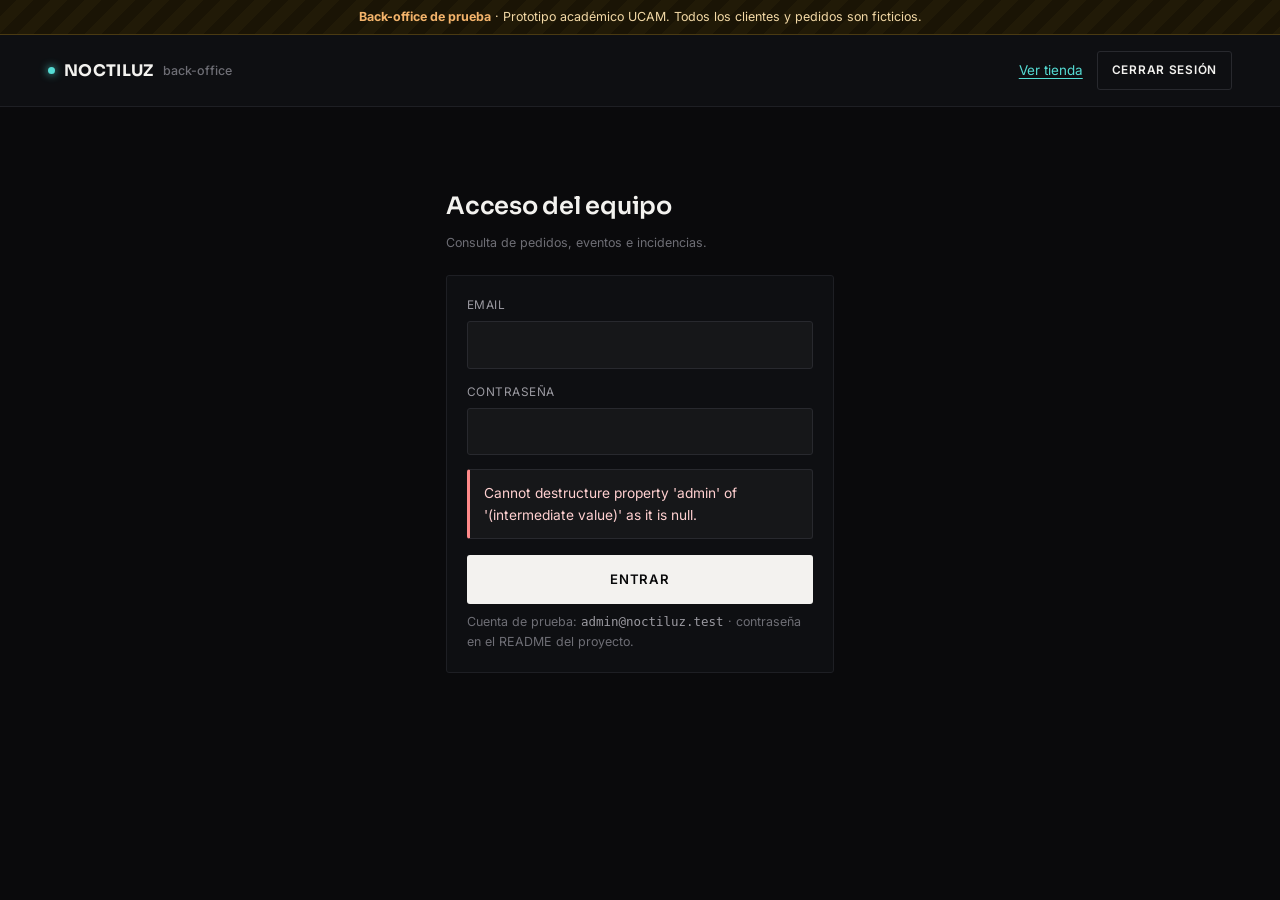
==== public_html/admin.html @ f46c3512 "Añade la tienda NOCTILUZ con backend PHP+MySQL Tarea 1 de Soluciones Informáticas para la Empresa (U" ====
<!DOCTYPE html>
<html lang="es">
<head>
<meta charset="UTF-8">
<meta name="viewport" content="width=device-width, initial-scale=1">
<title>Back-office — NOCTILUZ (prototipo académico)</title>
<meta name="robots" content="noindex, nofollow">
<link rel="icon" href="assets/img/favicon.svg" type="image/svg+xml">
<link rel="preconnect" href="https://fonts.googleapis.com">
<link rel="preconnect" href="https://fonts.gstatic.com" crossorigin>
<link href="https://fonts.googleapis.com/css2?family=Sora:wght@400;500;600;700&family=Inter:wght@400;500;600&display=swap" rel="stylesheet">
<link rel="stylesheet" href="assets/css/base.css">
<link rel="stylesheet" href="assets/css/admin.css">
</head>
<body>
<div class="aviso-prototipo" role="note">
  <strong>Back-office de prueba</strong> · Prototipo académico UCAM. Todos los clientes y pedidos son ficticios.
</div>

<header class="adm-cab">
  <div class="wrap">
    <a class="logo" href="index.html"><span class="logo-dot"></span>NOCTILUZ <small>back-office</small></a>
    <div class="adm-usuario" id="usuario" hidden>
      <span id="nombreAdmin"></span>
      <a class="enlace" href="index.html">Ver tienda</a>
      <button class="btn btn-outline btn-sm" id="salir">Cerrar sesión</button>
    </div>
  </div>
</header>

<section class="login" id="vistaLogin" hidden>
  <h1>Acceso del equipo</h1>
  <p class="pista" style="margin-bottom:22px">Consulta de pedidos, eventos e incidencias.</p>
  <form class="panel" id="formLogin" novalidate>
    <div class="campo">
      <label for="f-email">Email</label>
      <input id="f-email" name="email" type="email" required autocomplete="username" maxlength="120">
      <small class="campo-error" data-error-de="email" role="alert"></small>
    </div>
    <div class="campo" style="margin-top:14px">
      <label for="f-clave">Contraseña</label>
      <input id="f-clave" name="clave" type="password" required autocomplete="current-password" maxlength="100">
      <small class="campo-error" data-error-de="clave" role="alert"></small>
    </div>
    <div id="errorLogin" role="alert" style="margin-top:14px"></div>
    <button class="btn btn-solid btn-full" style="margin-top:16px">Entrar</button>
    <p class="pista">Cuenta de prueba: <code>admin@noctiluz.test</code> · contraseña en el README del proyecto.</p>
  </form>
</section>

<main class="wrap" id="vistaPanel" hidden style="padding-bottom:80px">
  <div class="pestanas" role="tablist">
    <button class="pestana" role="tab" data-pestana="resumen" aria-selected="true">Resumen</button>
    <button class="pestana" role="tab" data-pestana="pedidos" aria-selected="false">Pedidos</button>
    <button class="pestana" role="tab" data-pestana="eventos" aria-selected="false">Eventos</button>
    <button class="pestana" role="tab" data-pestana="incidencias" aria-selected="false">Incidencias <span class="contador" id="contadorIncidencias" hidden></span></button>
  </div>
  <div id="contenido" role="tabpanel"></div>
</main>

<div class="toast" id="toast" role="status" aria-live="polite"></div>
<script type="module" src="assets/js/admin.js"></script>
</body>
</html>
---- public_html/assets/css/base.css ----
/* NOCTILUZ · estilos comunes a la tienda y al back-office */
:root{
  color-scheme:dark;
  --bg:#0A0A0C; --bg-alt:#0E0F12; --surface:#161719; --surface-2:#1C1D21;
  --border:#28292E; --border-soft:#1E1F24;
  --ink:#F3F2EF; --ink-dim:#9B9AA1; --ink-faint:#6E6E75;
  --cian:#55DCD4; --rosa:#F27FAA; --ambar:#F3B36B; --violeta:#A594F2; --lima:#BFE86E; --blanco:#E9EEF7;
  --ok:#7ED9A0; --error:#FF8A8A;
  --radius:3px;
  --banner-h:0px;
}

*{box-sizing:border-box;}
html{scroll-padding-top:120px;}
body{
  margin:0; background:var(--bg); color:var(--ink);
  font-family:'Inter',system-ui,sans-serif; font-size:15px; line-height:1.6;
  padding-bottom:env(safe-area-inset-bottom,0px);
  -webkit-font-smoothing:antialiased;
}
h1,h2,h3,h4{font-family:'Sora',system-ui,sans-serif; margin:0; font-weight:600; letter-spacing:-0.01em;}
p{margin:0;}
a{color:inherit; text-decoration:none;}
button{font:inherit; color:inherit; background:none; border:none; cursor:pointer;}
img,svg{display:block; max-width:100%;}
::selection{background:var(--cian); color:#04100f;}
:focus-visible{outline:2px solid var(--cian); outline-offset:2px;}
.sr-only{position:absolute; width:1px; height:1px; overflow:hidden; clip:rect(0 0 0 0); white-space:nowrap;}

.wrap{max-width:1240px; margin:0 auto; padding:0 28px;}
@media (max-width:640px){ .wrap{padding:0 16px;} }

/* ---------- Aviso de prototipo académico ---------- */
.aviso-prototipo{
  background:repeating-linear-gradient(135deg,#1a1405 0 12px,#211a07 12px 24px);
  border-bottom:1px solid #4a3a12; color:#F3D9A6; font-size:.78rem; line-height:1.45;
  padding:8px 16px; text-align:center;
}
.aviso-prototipo strong{color:var(--ambar);}
.aviso-prototipo a{text-decoration:underline; text-underline-offset:2px;}

/* ---------- Botones ---------- */
.btn{
  display:inline-flex; align-items:center; justify-content:center; gap:8px;
  padding:14px 26px; border-radius:var(--radius); font-weight:600; font-size:.82rem;
  letter-spacing:0.06em; text-transform:uppercase; transition:background .18s, color .18s, border-color .18s;
}
.btn-solid{background:var(--ink); color:#08090A;}
.btn-solid:hover{background:var(--cian);}
.btn-outline{border:1px solid var(--border); color:var(--ink);}
.btn-outline:hover{border-color:var(--ink);}
.btn-peligro{border:1px solid #5a2a2a; color:var(--error);}
.btn-peligro:hover{border-color:var(--error);}
.btn-sm{padding:9px 14px; font-size:.74rem;}
.btn-full{width:100%;}
.btn:disabled{opacity:.4; cursor:not-allowed;}
.enlace{color:var(--cian); text-decoration:underline; text-underline-offset:3px;}

/* ---------- Formularios ---------- */
.form-grid{display:grid; grid-template-columns:1fr 1fr; gap:16px 18px;}
.form-grid .completo{grid-column:1/-1;}
@media (max-width:640px){ .form-grid{grid-template-columns:1fr;} }
.campo{display:flex; flex-direction:column; gap:6px;}
.campo label, .etiqueta{font-size:.74rem; color:var(--ink-dim); letter-spacing:.04em; text-transform:uppercase;}
.campo label .opcional{text-transform:none; letter-spacing:0; color:var(--ink-faint);}
.input, .campo input, .campo select, .campo textarea{
  width:100%; background:var(--surface); border:1px solid var(--border); border-radius:var(--radius);
  color:var(--ink); font:inherit; font-size:.92rem; padding:11px 13px;
}
.campo textarea{min-height:120px; resize:vertical;}
.campo input:focus, .campo select:focus, .campo textarea:focus, .input:focus{outline:none; border-color:var(--cian);}
.campo [aria-invalid="true"]{border-color:var(--error);}
.campo-error{color:var(--error); font-size:.78rem; min-height:0;}
.campo-error:empty{display:none;}
.campo-ayuda{color:var(--ink-faint); font-size:.76rem;}
.check{display:flex; gap:10px; align-items:flex-start; font-size:.86rem; color:var(--ink-dim);}
.check input{margin-top:4px; accent-color:var(--cian); width:16px; height:16px; flex-shrink:0;}
.opcion-radio{display:flex; gap:12px; align-items:center; border:1px solid var(--border); border-radius:var(--radius); padding:13px 14px; cursor:pointer;}
.opcion-radio:has(input:checked){border-color:var(--ink); background:var(--surface);}
.opcion-radio input{accent-color:var(--cian);}
.opcion-radio .precio{margin-left:auto; font-family:'Sora'; font-size:.9rem;}
.alerta{border:1px solid var(--border); border-left:3px solid var(--ambar); background:var(--surface); padding:12px 14px; font-size:.86rem; color:var(--ink-dim); border-radius:var(--radius);}
.alerta.error{border-left-color:var(--error); color:#FFD0D0;}
.alerta.ok{border-left-color:var(--ok); color:#D5F5E0;}
.alerta ul{margin:6px 0 0; padding-left:18px;}

/* ---------- Estados de pedido ---------- */
.estado{display:inline-flex; align-items:center; gap:6px; font-size:.74rem; padding:3px 10px; border-radius:99px; border:1px solid currentColor; white-space:nowrap;}
.estado::before{content:""; width:6px; height:6px; border-radius:50%; background:currentColor;}
.estado-creado{color:var(--ambar);}
.estado-pagado{color:var(--cian);}
.estado-en_preparacion{color:var(--violeta);}
.estado-enviado{color:var(--blanco);}
.estado-entregado{color:var(--ok);}
.estado-incidencia{color:var(--rosa);}
.estado-cancelado{color:var(--ink-faint);}
.estado-abierta{color:var(--rosa);}
.estado-resuelta{color:var(--ok);}
.estado-aprobado{color:var(--ok);}
.estado-rechazado{color:var(--error);}

/* ---------- Ilustración de prenda (marcador cuando no hay foto) ---------- */
.garment-svg .outline{fill:#101116; stroke:#34353c; stroke-width:1.2; stroke-linejoin:round;}
.garment-svg .glow-line{fill:none; stroke-width:2.4; stroke-linecap:round; filter:drop-shadow(0 0 2px var(--c)) drop-shadow(0 0 6px var(--c));}
/* Solo se anima la imagen principal de la ficha y la tarjeta bajo el ratón: muchas a la vez obligan a repintar sin parar. */
.pd-gallery-main .mode-parpadeo .glow-line, .pcard:hover .mode-parpadeo .glow-line{animation:parpadeo 1.1s steps(1,end) infinite;}
.pd-gallery-main .mode-degradado .glow-line, .pcard:hover .mode-degradado .glow-line{animation:degradado 3.2s ease-in-out infinite;}
@keyframes parpadeo{0%{opacity:1;} 50%{opacity:.12;}}
@keyframes degradado{0%,100%{opacity:1;} 50%{opacity:.2;}}
.foto-pendiente{
  position:absolute; left:10px; top:10px; z-index:2; font-size:.64rem; letter-spacing:.06em; text-transform:uppercase;
  color:var(--ink-dim); border:1px dashed var(--border); background:rgba(10,10,12,.8); padding:3px 8px; border-radius:99px;
}

/* ---------- Toast ---------- */
.toast{
  position:fixed; bottom:24px; left:50%; transform:translate(-50%,20px); z-index:100;
  background:var(--ink); color:#08090A; padding:13px 22px; border-radius:var(--radius); font-size:.85rem;
  opacity:0; pointer-events:none; transition:opacity .25s, transform .25s; font-weight:500; max-width:calc(100% - 32px);
}
.toast.show{opacity:1; transform:translate(-50%,0);}
.toast.error{background:var(--error);}

.cargando{padding:80px 0; text-align:center; color:var(--ink-dim);}

@media (prefers-reduced-motion:reduce){ *{animation:none !important; transition:none !important;} }
---- public_html/assets/css/admin.css ----
/* NOCTILUZ · back-office */
.adm-cab{border-bottom:1px solid var(--border-soft); background:var(--bg-alt);}
.adm-cab .wrap{display:flex; align-items:center; justify-content:space-between; gap:16px; padding-top:16px; padding-bottom:16px; flex-wrap:wrap;}
.logo{display:flex; align-items:center; gap:9px; font-family:'Sora'; font-weight:700; font-size:1rem; letter-spacing:0.02em;}
.logo small{font-family:'Inter'; font-weight:500; color:var(--ink-faint); font-size:.78rem; letter-spacing:0;}
.logo-dot{width:7px; height:7px; border-radius:50%; background:var(--cian); box-shadow:0 0 8px var(--cian);}
.adm-usuario{display:flex; align-items:center; gap:14px; font-size:.84rem; color:var(--ink-dim); flex-wrap:wrap;}

.login{max-width:420px; margin:80px auto; padding:0 16px;}
.login h1{font-size:1.5rem; margin-bottom:6px;}

.pestanas{display:flex; gap:4px; border-bottom:1px solid var(--border-soft); margin:28px 0 24px; overflow-x:auto;}
.pestana{padding:12px 16px; font-size:.86rem; color:var(--ink-dim); border-bottom:2px solid transparent; white-space:nowrap;}
.pestana[aria-selected="true"]{color:var(--ink); border-bottom-color:var(--cian);}
.pestana .contador{font-size:.7rem; background:var(--surface-2); padding:1px 7px; border-radius:99px; margin-left:6px;}

.kpis{display:grid; grid-template-columns:repeat(auto-fit, minmax(170px, 1fr)); gap:1px; background:var(--border-soft); border:1px solid var(--border-soft);}
.kpi{background:var(--bg-alt); padding:18px 20px;}
.kpi .valor{font-family:'Sora'; font-size:1.5rem; margin-top:6px;}
.kpi .etiqueta{font-size:.72rem;}
.rejilla-adm{display:grid; grid-template-columns:repeat(auto-fit, minmax(300px, 1fr)); gap:18px; margin-top:18px;}
.panel{border:1px solid var(--border-soft); background:var(--bg-alt); padding:20px; border-radius:var(--radius); min-width:0;}
.panel h2{font-size:.98rem; margin-bottom:14px;}
.barra{margin-bottom:12px; font-size:.82rem;}
.barra .fila{display:flex; justify-content:space-between; color:var(--ink-dim); margin-bottom:5px;}
.barra .pista-barra{height:8px; background:var(--surface-2); border-radius:99px; overflow:hidden;}
.barra .relleno{height:100%; background:linear-gradient(90deg, var(--cian), var(--violeta)); border-radius:99px;}

.herramientas{display:flex; gap:10px; flex-wrap:wrap; align-items:center; margin-bottom:16px;}
.herramientas .input{width:auto; min-width:180px; padding:9px 12px; font-size:.85rem;}
.herramientas .derecha{margin-left:auto; display:flex; gap:8px; flex-wrap:wrap;}

.tabla-wrap{overflow-x:auto; border:1px solid var(--border-soft);}
table.tabla{width:100%; border-collapse:collapse; font-size:.84rem;}
.tabla th{text-align:left; font-weight:500; color:var(--ink-faint); font-size:.72rem; text-transform:uppercase; letter-spacing:.05em; padding:10px 12px; background:var(--bg-alt); border-bottom:1px solid var(--border-soft); white-space:nowrap;}
.tabla td{padding:10px 12px; border-bottom:1px solid var(--border-soft); color:var(--ink-dim); vertical-align:top;}
.tabla tr.clicable{cursor:pointer;}
.tabla tr.clicable:hover td, .tabla tr[aria-selected="true"] td{background:var(--surface);}
.tabla td.num{text-align:right; font-family:'Sora'; color:var(--ink); white-space:nowrap;}
.tabla code{font-family:ui-monospace,Consolas,monospace; font-size:.76rem; color:var(--ink-dim); white-space:nowrap;}
.tabla td:last-child code{white-space:normal; word-break:break-all;}
.tipo-evento{font-family:ui-monospace,Consolas,monospace; font-size:.78rem; color:var(--cian); white-space:nowrap;}
.tipo-evento.servidor{color:var(--violeta);}
.vacio{padding:40px; text-align:center; color:var(--ink-faint);}

.detalle{margin-top:22px;}
.detalle-cab{display:flex; align-items:center; gap:12px; flex-wrap:wrap; margin-bottom:16px;}
.detalle-cab h2{font-size:1.2rem;}
.cambio-estado{display:grid; grid-template-columns:1fr 1.4fr auto; gap:10px; align-items:end;}
@media (max-width:700px){ .cambio-estado{grid-template-columns:1fr;} }
.lista-simple{font-size:.84rem; color:var(--ink-dim);}
.lista-simple div{display:flex; justify-content:space-between; gap:12px; padding:7px 0; border-bottom:1px solid var(--border-soft);}
.pista{font-size:.78rem; color:var(--ink-faint); margin-top:8px;}
.pista code{font-family:ui-monospace,Consolas,monospace; color:var(--ink-dim);}
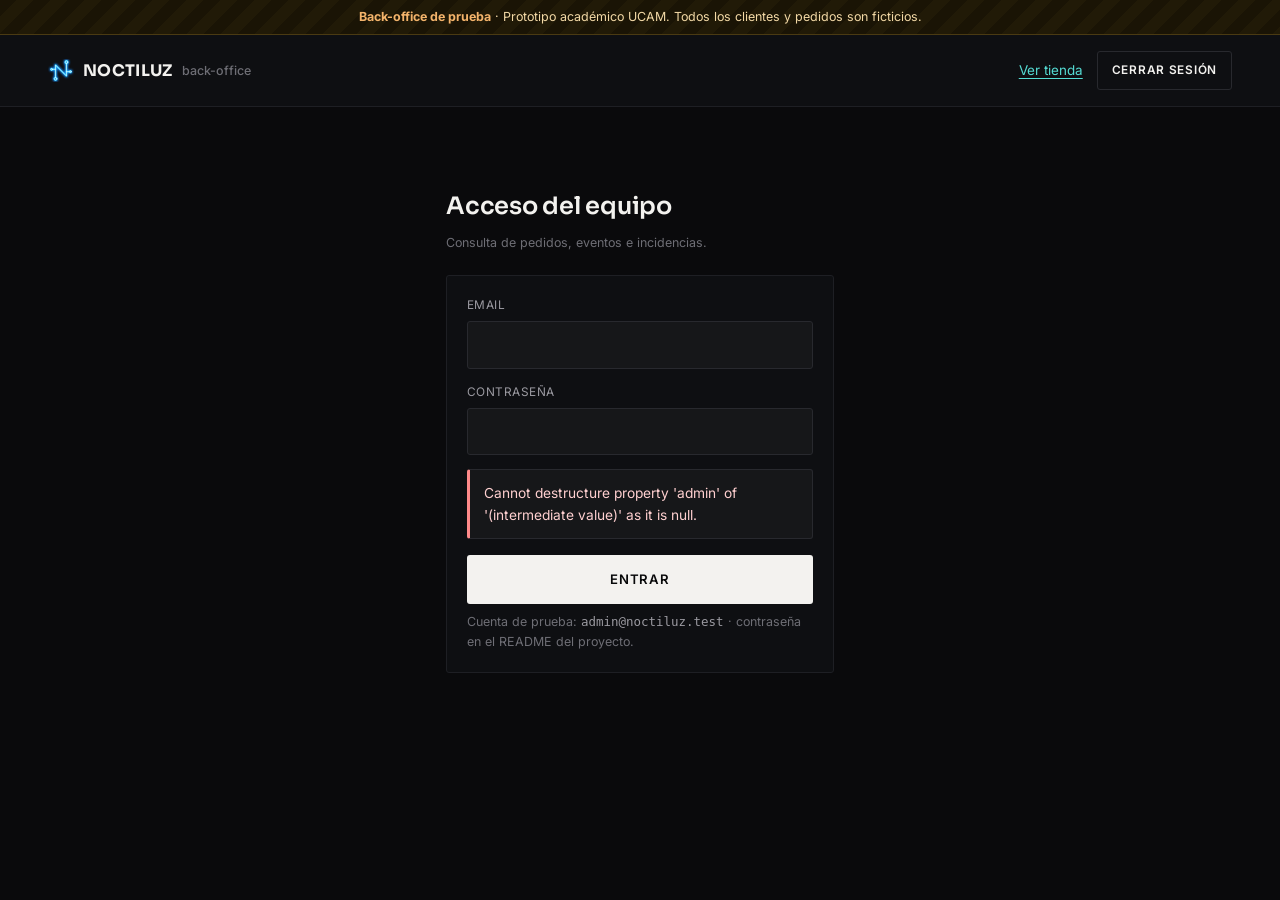
==== commit 942a7b24: "Integra PayPal sandbox con cuentas de cliente y respuestas a incidencias" ====
--- a/public_html/admin.html
+++ b/public_html/admin.html
@@ -19,7 +19,7 @@
 
 <header class="adm-cab">
   <div class="wrap">
-    <a class="logo" href="index.html"><span class="logo-dot"></span>NOCTILUZ <small>back-office</small></a>
+    <a class="logo" href="index.html"><img class="logo-marca" src="assets/img/logo.svg" alt="">NOCTILUZ <small>back-office</small></a>
     <div class="adm-usuario" id="usuario" hidden>
       <span id="nombreAdmin"></span>
       <a class="enlace" href="index.html">Ver tienda</a>
--- a/public_html/assets/css/admin.css
+++ b/public_html/assets/css/admin.css
@@ -3,7 +3,7 @@
 .adm-cab .wrap{display:flex; align-items:center; justify-content:space-between; gap:16px; padding-top:16px; padding-bottom:16px; flex-wrap:wrap;}
 .logo{display:flex; align-items:center; gap:9px; font-family:'Sora'; font-weight:700; font-size:1rem; letter-spacing:0.02em;}
 .logo small{font-family:'Inter'; font-weight:500; color:var(--ink-faint); font-size:.78rem; letter-spacing:0;}
-.logo-dot{width:7px; height:7px; border-radius:50%; background:var(--cian); box-shadow:0 0 8px var(--cian);}
+.logo-marca{width:26px; height:23px; flex-shrink:0;}
 .adm-usuario{display:flex; align-items:center; gap:14px; font-size:.84rem; color:var(--ink-dim); flex-wrap:wrap;}
 
 .login{max-width:420px; margin:80px auto; padding:0 16px;}
@@ -49,6 +49,17 @@
 .cambio-estado{display:grid; grid-template-columns:1fr 1.4fr auto; gap:10px; align-items:end;}
 @media (max-width:700px){ .cambio-estado{grid-template-columns:1fr;} }
 .lista-simple{font-size:.84rem; color:var(--ink-dim);}
-.lista-simple div{display:flex; justify-content:space-between; gap:12px; padding:7px 0; border-bottom:1px solid var(--border-soft);}
+.lista-simple div, .lista-simple .fila-estado{display:flex; justify-content:space-between; align-items:center; gap:12px; padding:7px 0; border-bottom:1px solid var(--border-soft);}
+.fila-estado{width:100%; background:none; border:0; border-bottom:1px solid var(--border-soft); color:inherit; font:inherit; text-align:left; cursor:pointer;}
+.fila-estado:hover, .fila-estado:focus-visible{background:var(--surface);}
 .pista{font-size:.78rem; color:var(--ink-faint); margin-top:8px;}
 .pista code{font-family:ui-monospace,Consolas,monospace; color:var(--ink-dim);}
+
+/* Botones de eliminar (✕) y formularios de modificar/responder dentro de las tablas */
+.btn-x{width:30px; height:30px; border-radius:50%; border:1px solid var(--ink-faint); color:var(--ink-dim); font-size:.85rem; line-height:1; cursor:pointer;}
+.btn-x:hover, .btn-x:focus-visible{border-color:var(--error); color:var(--error);}
+.tabla tr.fila-edicion td{background:var(--surface);}
+.form-inline{display:grid; gap:12px; max-width:640px;}
+.form-inline .botones{display:flex; gap:8px;}
+.form-inline textarea{min-height:90px;}
+.respuesta{color:var(--ink); white-space:pre-wrap; margin-bottom:4px;}
